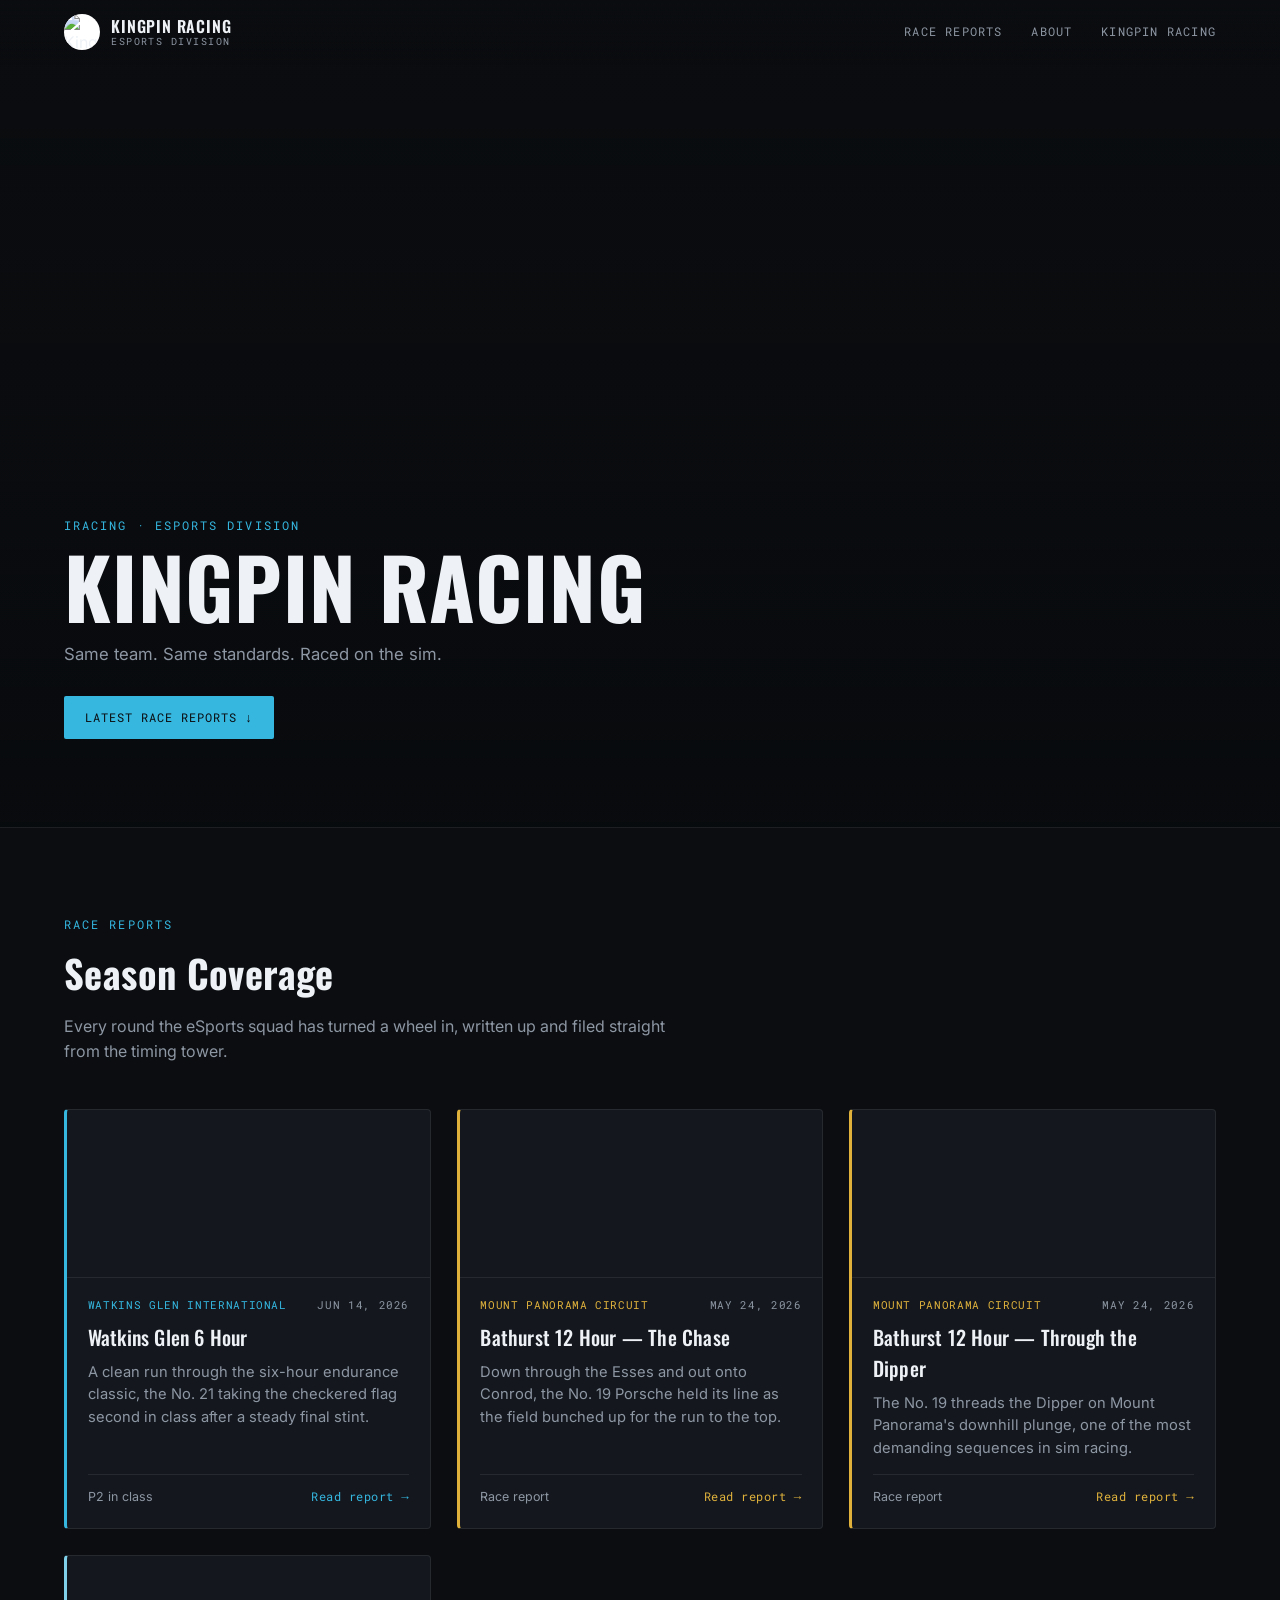
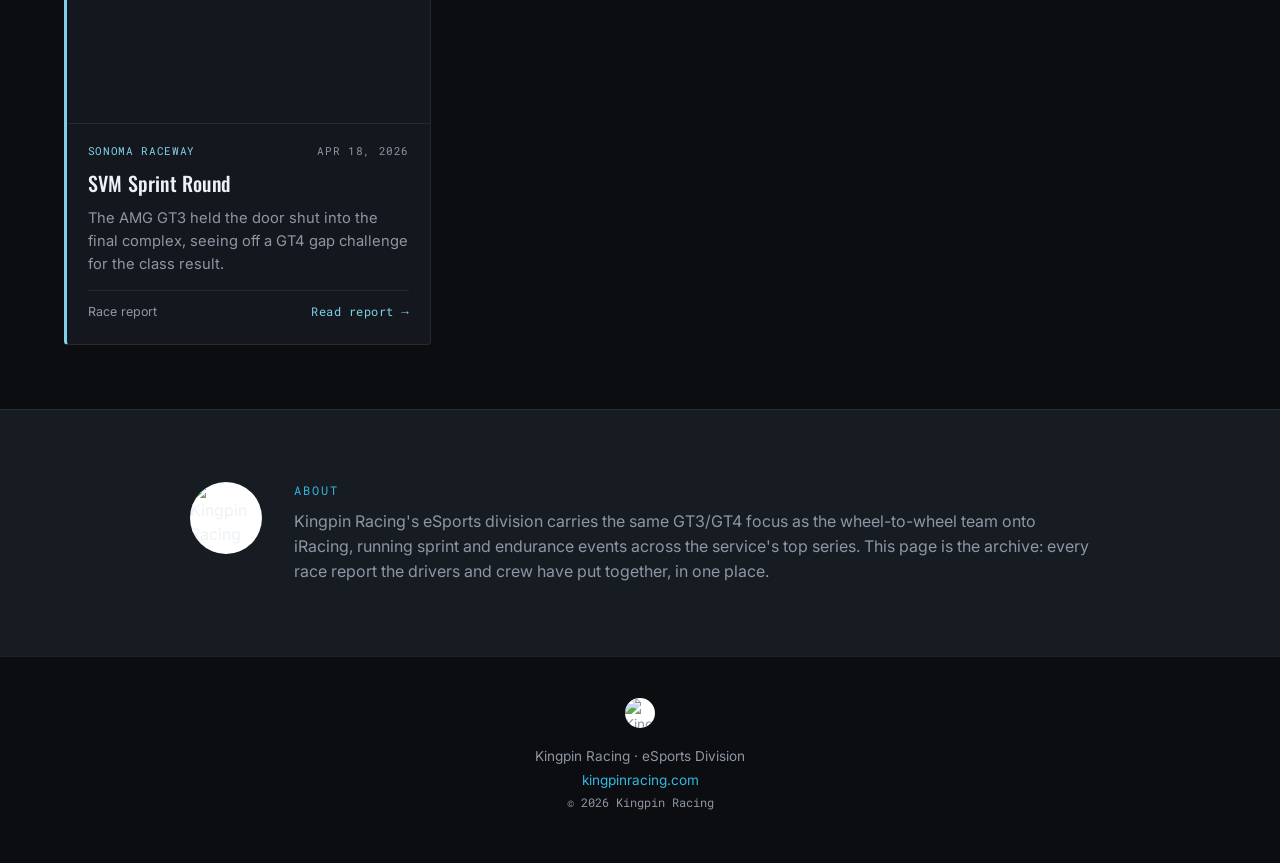
==== index.html @ a4f9ac84 "Add files via upload" ====
<!DOCTYPE html>
<html lang="en">
<head>
<meta charset="UTF-8">
<meta name="viewport" content="width=device-width, initial-scale=1.0">
<title>Kingpin Racing — eSports Division</title>
<meta name="description" content="Race reports from Kingpin Racing's iRacing eSports division.">

<link rel="icon" href="images/KingpinLogo.png">
<link rel="preconnect" href="https://fonts.googleapis.com">
<link rel="preconnect" href="https://fonts.gstatic.com" crossorigin>
<link href="https://fonts.googleapis.com/css2?family=Oswald:wght@400;500;600;700&family=Inter:wght@400;500;600&family=Roboto+Mono:wght@400;500&display=swap" rel="stylesheet">
<link rel="stylesheet" href="style.css">
</head>
<body>

<header class="site-header" id="siteHeader">
  <a href="#top" class="brand">
    <span class="badge"><img src="images/KingpinLogo.png" alt="Kingpin Racing"></span>
    <span class="brand-text">
      <span class="brand-name">KINGPIN RACING</span>
      <span class="brand-sub">eSports Division</span>
    </span>
  </a>
  <nav class="site-nav">
    <a href="#reports">Race Reports</a>
    <a href="#about">About</a>
    <a href="https://www.kingpinracing.com" target="_blank" rel="noopener">Kingpin Racing</a>
  </nav>
</header>

<main id="top">

  <section class="hero" style="background-image:linear-gradient(180deg, rgba(8,10,13,0.35) 0%, rgba(8,10,13,0.55) 55%, rgba(8,10,13,0.96) 100%), url('images/Watkins6hrKingpinBlueP2.jpg')">
    <div class="hero-inner">
      <p class="eyebrow">iRacing &middot; eSports Division</p>
      <h1>KINGPIN RACING</h1>
      <p class="hero-sub">Same team. Same standards. Raced on the sim.</p>
      <a href="#reports" class="hero-cta">Latest Race Reports ↓</a>
    </div>
  </section>

  <section class="reports" id="reports">
    <div class="section-head">
      <p class="eyebrow">Race Reports</p>
      <h2>Season Coverage</h2>
      <p class="section-sub">Every round the eSports squad has turned a wheel in, written up and filed straight from the timing tower.</p>
    </div>

    <div class="report-grid" id="reportGrid">
      <!-- Cards are rendered here by script.js from the REPORTS list -->
    </div>

    <p class="empty-state" id="emptyState" hidden>No reports filed yet — check back after the next round.</p>
  </section>

  <section class="about" id="about">
    <div class="about-inner">
      <span class="badge badge-lg"><img src="images/KingpinLogo.png" alt="Kingpin Racing"></span>
      <div>
        <p class="eyebrow">About</p>
        <p>Kingpin Racing's eSports division carries the same GT3/GT4 focus as the wheel-to-wheel team onto iRacing, running sprint and endurance events across the service's top series. This page is the archive: every race report the drivers and crew have put together, in one place.</p>
      </div>
    </div>
  </section>

</main>

<footer class="site-footer">
  <span class="badge badge-sm"><img src="images/KingpinLogo.png" alt="Kingpin Racing"></span>
  <p>Kingpin Racing &middot; eSports Division</p>
  <p class="footer-links"><a href="https://www.kingpinracing.com" target="_blank" rel="noopener">kingpinracing.com</a></p>
  <p class="footer-copy">&copy; <span id="year"></span> Kingpin Racing</p>
</footer>

<script src="reports-data.js"></script>
<script src="script.js"></script>
</body>
</html>
---- style.css ----
:root {
  --bg-void: #0b0d10;
  --bg-panel: #14181e;
  --bg-panel-alt: #171c23;
  --line: rgba(255, 255, 255, 0.08);
  --text: #eef2f6;
  --text-muted: #8d96a3;
  --accent: #35b7e0;
  --accent-deep: #1c6d8c;
  --font-display: "Oswald", sans-serif;
  --font-body: "Inter", sans-serif;
  --font-mono: "Roboto Mono", monospace;
}

* { box-sizing: border-box; }

html { scroll-behavior: smooth; }

body {
  margin: 0;
  background: var(--bg-void);
  color: var(--text);
  font-family: var(--font-body);
  line-height: 1.55;
  -webkit-font-smoothing: antialiased;
}

a { color: inherit; text-decoration: none; }

img { display: block; max-width: 100%; }

.eyebrow {
  font-family: var(--font-mono);
  font-size: 0.72rem;
  letter-spacing: 0.18em;
  text-transform: uppercase;
  color: var(--accent);
  margin: 0 0 0.6rem;
}

/* ---------- Header ---------- */

.site-header {
  position: fixed;
  top: 0;
  left: 0;
  right: 0;
  z-index: 50;
  display: flex;
  align-items: center;
  justify-content: space-between;
  padding: 0.9rem 5vw;
  background: linear-gradient(180deg, rgba(11,13,16,0.85), rgba(11,13,16,0));
  transition: background 0.25s ease, box-shadow 0.25s ease;
}

.site-header.scrolled {
  background: rgba(11, 13, 16, 0.92);
  box-shadow: 0 1px 0 var(--line);
  backdrop-filter: blur(8px);
}

.brand {
  display: flex;
  align-items: center;
  gap: 0.7rem;
}

.badge {
  display: inline-flex;
  align-items: center;
  justify-content: center;
  width: 36px;
  height: 36px;
  border-radius: 50%;
  background: #fff;
  flex-shrink: 0;
  overflow: hidden;
}
.badge img { width: 100%; height: 100%; object-fit: contain; }
.badge-lg { width: 72px; height: 72px; }
.badge-sm { width: 30px; height: 30px; }

.brand-text { display: flex; flex-direction: column; line-height: 1.15; }
.brand-name {
  font-family: var(--font-display);
  font-weight: 600;
  font-size: 1rem;
  letter-spacing: 0.05em;
}
.brand-sub {
  font-family: var(--font-mono);
  font-size: 0.65rem;
  letter-spacing: 0.14em;
  color: var(--text-muted);
  text-transform: uppercase;
}

.site-nav { display: flex; gap: 1.8rem; }
.site-nav a {
  font-family: var(--font-mono);
  font-size: 0.75rem;
  letter-spacing: 0.1em;
  text-transform: uppercase;
  color: var(--text-muted);
  border-bottom: 1px solid transparent;
  padding-bottom: 2px;
  transition: color 0.2s ease, border-color 0.2s ease;
}
.site-nav a:hover { color: var(--text); border-color: var(--accent); }

/* ---------- Hero ---------- */

.hero {
  min-height: 92vh;
  display: flex;
  align-items: flex-end;
  background-size: cover;
  background-position: center 65%;
  padding: 0 5vw 5.5rem;
  border-bottom: 1px solid var(--line);
}

.hero-inner { max-width: 780px; }

.hero h1 {
  font-family: var(--font-display);
  font-weight: 700;
  font-size: clamp(2.6rem, 8vw, 5.2rem);
  line-height: 0.98;
  letter-spacing: 0.01em;
  margin: 0 0 0.9rem;
}

.hero-sub {
  font-size: 1.05rem;
  color: var(--text-muted);
  max-width: 32em;
  margin: 0 0 1.8rem;
}

.hero-cta {
  display: inline-block;
  font-family: var(--font-mono);
  font-size: 0.78rem;
  letter-spacing: 0.08em;
  text-transform: uppercase;
  color: var(--bg-void);
  background: var(--accent);
  padding: 0.75rem 1.3rem;
  border-radius: 2px;
  transition: background 0.2s ease, transform 0.2s ease;
}
.hero-cta:hover { background: #55c6ea; transform: translateY(-1px); }

/* ---------- Reports ---------- */

.reports { padding: 5.5rem 5vw 4rem; max-width: 1280px; margin: 0 auto; }

.section-head { max-width: 640px; margin-bottom: 2.8rem; }
.section-head h2 {
  font-family: var(--font-display);
  font-size: clamp(1.7rem, 3.4vw, 2.4rem);
  margin: 0 0 0.7rem;
  letter-spacing: 0.01em;
}
.section-sub { color: var(--text-muted); margin: 0; }

.report-grid {
  display: grid;
  grid-template-columns: repeat(auto-fill, minmax(320px, 1fr));
  gap: 1.6rem;
}

.report-card {
  display: flex;
  flex-direction: column;
  background: var(--bg-panel);
  border: 1px solid var(--line);
  border-left: 3px solid var(--accent);
  border-radius: 4px;
  overflow: hidden;
  transition: transform 0.2s ease, border-color 0.2s ease, box-shadow 0.2s ease;
}

.report-card:hover {
  transform: translateY(-3px);
  box-shadow: 0 12px 28px rgba(0,0,0,0.35);
}

.report-media {
  height: 168px;
  background-size: cover;
  background-position: center 60%;
  border-bottom: 1px solid var(--line);
}

.report-body { padding: 1.2rem 1.3rem 1.4rem; display: flex; flex-direction: column; gap: 0.5rem; flex: 1; }

.report-meta {
  display: flex;
  justify-content: space-between;
  font-family: var(--font-mono);
  font-size: 0.68rem;
  letter-spacing: 0.06em;
  text-transform: uppercase;
  color: var(--text-muted);
}
.report-track { color: var(--accent); }

.report-title {
  font-family: var(--font-display);
  font-size: 1.25rem;
  font-weight: 500;
  margin: 0;
  letter-spacing: 0.01em;
}

.report-summary {
  color: var(--text-muted);
  font-size: 0.92rem;
  margin: 0;
  flex: 1;
}

.report-footer {
  display: flex;
  justify-content: space-between;
  align-items: center;
  margin-top: 0.4rem;
  padding-top: 0.7rem;
  border-top: 1px solid var(--line);
  font-size: 0.78rem;
}
.report-result { color: var(--text-muted); }
.report-link {
  font-family: var(--font-mono);
  letter-spacing: 0.04em;
  color: var(--accent);
}

.empty-state {
  color: var(--text-muted);
  font-family: var(--font-mono);
  font-size: 0.85rem;
  text-align: center;
  padding: 2rem 0;
}

/* ---------- About ---------- */

.about {
  border-top: 1px solid var(--line);
  padding: 4.5rem 5vw;
  background: var(--bg-panel-alt);
}
.about-inner {
  max-width: 900px;
  margin: 0 auto;
  display: flex;
  gap: 2rem;
  align-items: flex-start;
}
.about-inner p:not(.eyebrow) { color: var(--text-muted); margin: 0; max-width: 60em; }

/* ---------- Footer ---------- */

.site-footer {
  border-top: 1px solid var(--line);
  padding: 2.6rem 5vw 3rem;
  text-align: center;
  color: var(--text-muted);
  font-size: 0.85rem;
}
.site-footer .badge { margin: 0 auto 0.9rem; }
.site-footer p { margin: 0.2rem 0; }
.footer-links a { color: var(--accent); }
.footer-copy { font-family: var(--font-mono); font-size: 0.72rem; margin-top: 0.6rem; }

/* ---------- Responsive ---------- */

@media (max-width: 640px) {
  .site-nav { gap: 1rem; }
  .site-nav a:nth-child(3) { display: none; }
  .hero { min-height: 100vh; padding-bottom: 3.5rem; }
  .about-inner { flex-direction: column; align-items: center; text-align: center; }
}

@media (prefers-reduced-motion: reduce) {
  html { scroll-behavior: auto; }
  * { transition: none !important; }
}
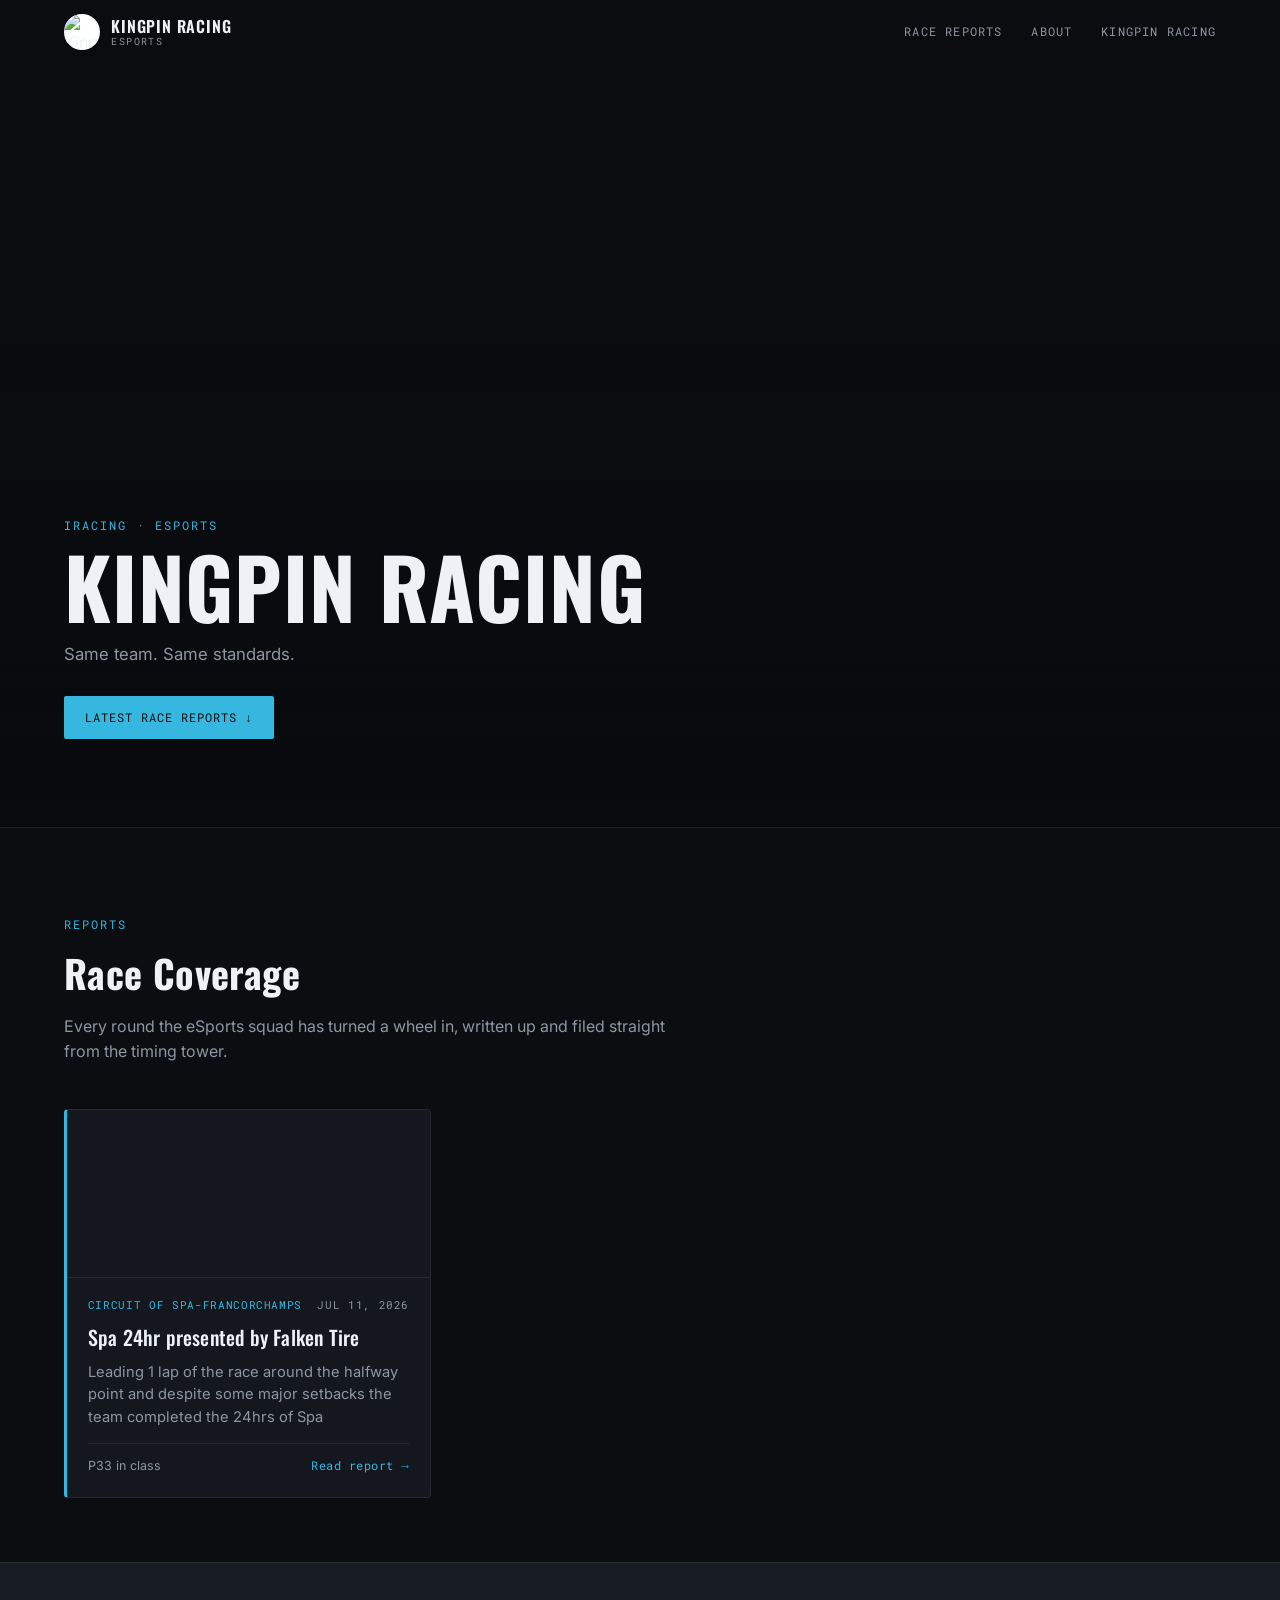
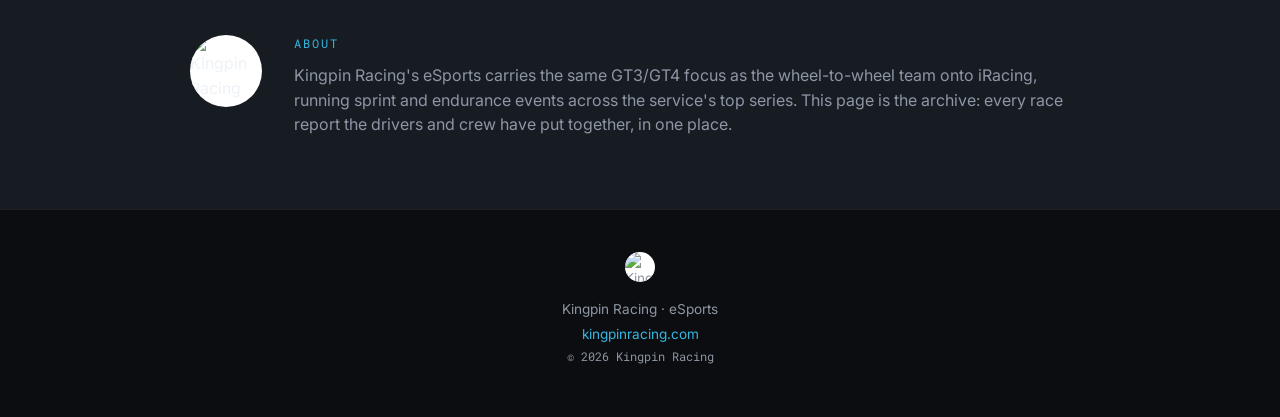
==== commit 4e122447: "Update index.html" ====
--- a/index.html
+++ b/index.html
@@ -4,7 +4,7 @@
 <meta charset="UTF-8">
 <meta name="viewport" content="width=device-width, initial-scale=1.0">
 <title>Kingpin Racing — eSports Division</title>
-<meta name="description" content="Race reports from Kingpin Racing's iRacing eSports division.">
+<meta name="description" content="Race reports from Kingpin Racing's iRacing eSports.">
 
 <link rel="icon" href="images/KingpinLogo.png">
 <link rel="preconnect" href="https://fonts.googleapis.com">
@@ -19,7 +19,7 @@
     <span class="badge"><img src="images/KingpinLogo.png" alt="Kingpin Racing"></span>
     <span class="brand-text">
       <span class="brand-name">KINGPIN RACING</span>
-      <span class="brand-sub">eSports Division</span>
+      <span class="brand-sub">eSports</span>
     </span>
   </a>
   <nav class="site-nav">
@@ -31,19 +31,19 @@
 
 <main id="top">
 
-  <section class="hero" style="background-image:linear-gradient(180deg, rgba(8,10,13,0.35) 0%, rgba(8,10,13,0.55) 55%, rgba(8,10,13,0.96) 100%), url('images/Watkins6hrKingpinBlueP2.jpg')">
+  <section class="hero" style="background-image:linear-gradient(180deg, rgba(8,10,13,0.35) 0%, rgba(8,10,13,0.55) 55%, rgba(8,10,13,0.96) 100%), url('images/background.png')">
     <div class="hero-inner">
-      <p class="eyebrow">iRacing &middot; eSports Division</p>
+      <p class="eyebrow">iRacing &middot; eSports</p>
       <h1>KINGPIN RACING</h1>
-      <p class="hero-sub">Same team. Same standards. Raced on the sim.</p>
+      <p class="hero-sub">Same team. Same standards.</p>
       <a href="#reports" class="hero-cta">Latest Race Reports ↓</a>
     </div>
   </section>
 
   <section class="reports" id="reports">
     <div class="section-head">
-      <p class="eyebrow">Race Reports</p>
-      <h2>Season Coverage</h2>
+      <p class="eyebrow">Reports</p>
+      <h2>Race Coverage</h2>
       <p class="section-sub">Every round the eSports squad has turned a wheel in, written up and filed straight from the timing tower.</p>
     </div>
 
@@ -59,7 +59,7 @@
       <span class="badge badge-lg"><img src="images/KingpinLogo.png" alt="Kingpin Racing"></span>
       <div>
         <p class="eyebrow">About</p>
-        <p>Kingpin Racing's eSports division carries the same GT3/GT4 focus as the wheel-to-wheel team onto iRacing, running sprint and endurance events across the service's top series. This page is the archive: every race report the drivers and crew have put together, in one place.</p>
+        <p>Kingpin Racing's eSports carries the same GT3/GT4 focus as the wheel-to-wheel team onto iRacing, running sprint and endurance events across the service's top series. This page is the archive: every race report the drivers and crew have put together, in one place.</p>
       </div>
     </div>
   </section>
@@ -68,7 +68,7 @@
 
 <footer class="site-footer">
   <span class="badge badge-sm"><img src="images/KingpinLogo.png" alt="Kingpin Racing"></span>
-  <p>Kingpin Racing &middot; eSports Division</p>
+  <p>Kingpin Racing &middot; eSports </p>
   <p class="footer-links"><a href="https://www.kingpinracing.com" target="_blank" rel="noopener">kingpinracing.com</a></p>
   <p class="footer-copy">&copy; <span id="year"></span> Kingpin Racing</p>
 </footer>
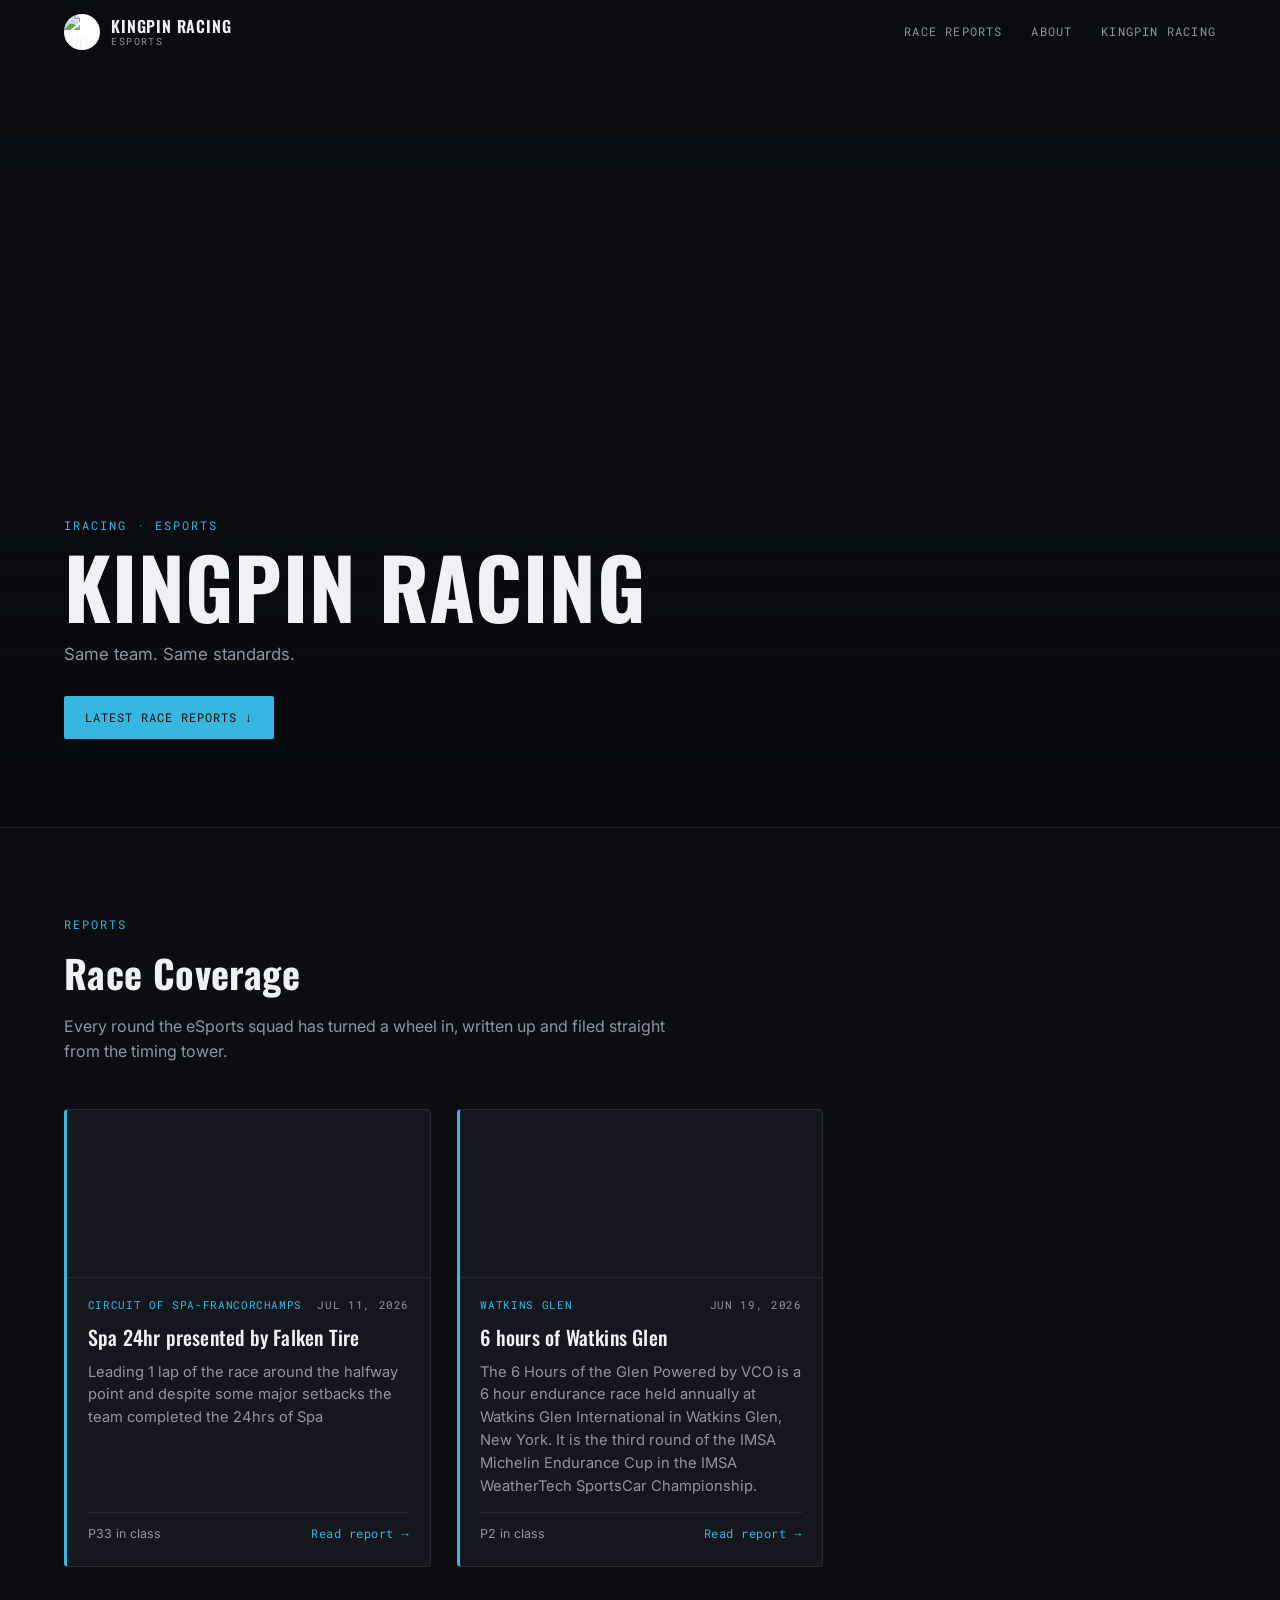
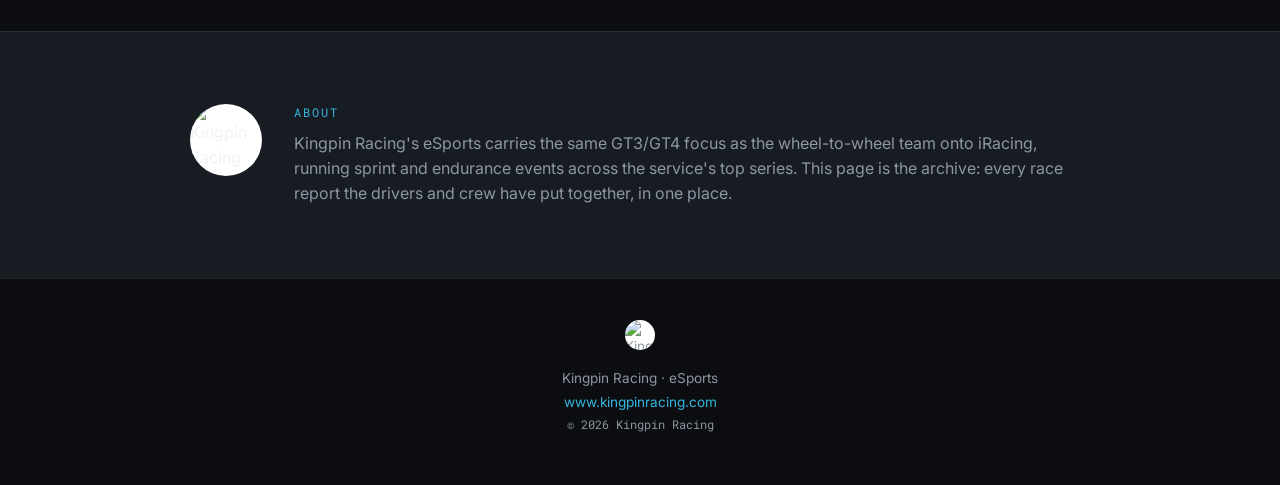
==== commit 308cbd13: "Update index.html" ====
--- a/index.html
+++ b/index.html
@@ -3,8 +3,8 @@
 <head>
 <meta charset="UTF-8">
 <meta name="viewport" content="width=device-width, initial-scale=1.0">
-<title>Kingpin Racing — eSports Division</title>
-<meta name="description" content="Race reports from Kingpin Racing's iRacing eSports.">
+<title>Kingpin Racing — eSports</title>
+<meta name="description" content="Race coverage from Kingpin Racing's iRacing eSports.">
 
 <link rel="icon" href="images/KingpinLogo.png">
 <link rel="preconnect" href="https://fonts.googleapis.com">
@@ -69,7 +69,7 @@
 <footer class="site-footer">
   <span class="badge badge-sm"><img src="images/KingpinLogo.png" alt="Kingpin Racing"></span>
   <p>Kingpin Racing &middot; eSports </p>
-  <p class="footer-links"><a href="https://www.kingpinracing.com" target="_blank" rel="noopener">kingpinracing.com</a></p>
+  <p class="footer-links"><a href="https://www.kingpinracing.com" target="_blank" rel="noopener">www.kingpinracing.com</a></p>
   <p class="footer-copy">&copy; <span id="year"></span> Kingpin Racing</p>
 </footer>
 
